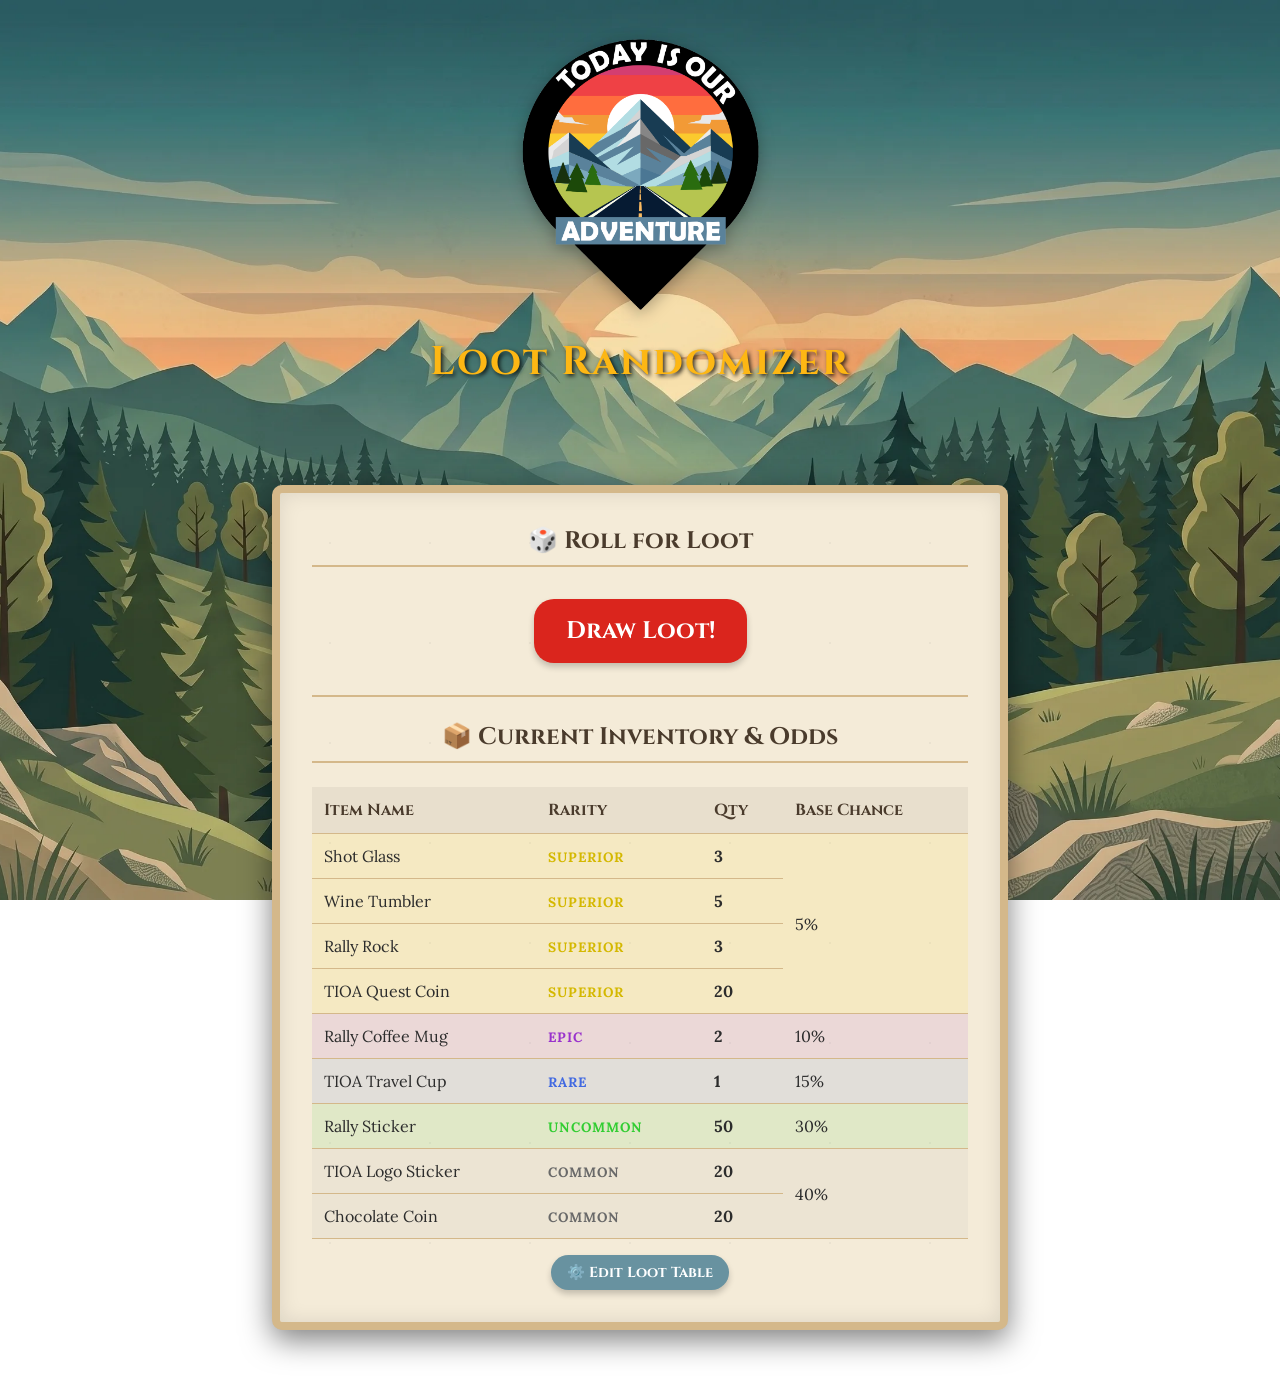
==== randomizer.html @ 654d8fa5 "feat: add loot randomizer tool with local storage management - Created `randomizer.html` as an unlis" ====
<!DOCTYPE html>
<html lang="en">
<head>
    <meta charset="UTF-8">
    <meta name="viewport" content="width=device-width, initial-scale=1.0">
    <title>Loot Randomizer - Today Is Our Adventure</title>
    <link rel="stylesheet" href="styles.css">
    <link href="https://fonts.googleapis.com/css2?family=Cinzel:wght@700&family=Lora:ital,wght@0,400;0,700;1,400&display=swap" rel="stylesheet">
    <style>
        .randomizer-container {
            max-width: 800px;
            margin: 2rem auto;
            padding: 2rem;
            position: relative;
        }

        .randomizer-content {
            background-color: var(--color-parchment);
            border: 8px solid var(--color-parchment-border);
            border-radius: 10px;
            padding: 2rem;
            box-shadow: inset 0 0 20px rgba(0,0,0,0.1), 0 10px 30px rgba(0,0,0,0.5);
            background-image: url('data:image/svg+xml;utf8,<svg xmlns="http://www.w3.org/2000/svg" width="100" height="100" opacity="0.05"><rect width="100" height="100" fill="none"/><circle cx="50" cy="50" r="1" fill="%23000"/></svg>');
        }

        .randomizer-content h2 {
            font-family: var(--font-title);
            text-align: center;
            margin-bottom: 1.5rem;
            color: #4a3b2c;
            border-bottom: 2px solid var(--color-parchment-border);
            padding-bottom: 0.5rem;
        }

        .roll-area {
            text-align: center;
            margin: 2rem 0;
        }

        .roll-btn {
            background-color: var(--color-sunset-red);
            color: #fff;
            font-size: 1.5rem;
            padding: 1rem 2rem;
        }

        .result-area {
            text-align: center;
            margin-top: 1.5rem;
            padding: 1.5rem;
            border: 2px dashed var(--color-parchment-border);
            border-radius: 8px;
            display: none;
            background-color: rgba(255, 255, 255, 0.4);
        }

        .result-area h3 {
            font-family: var(--font-title);
            font-size: 1.8rem;
            margin-bottom: 0.5rem;
        }

        .result-area p {
            font-size: 1.2rem;
            margin-bottom: 1rem;
        }

        .inventory-area, .settings-area {
            margin-top: 2rem;
            border-top: 2px solid var(--color-parchment-border);
            padding-top: 1.5rem;
        }

        table {
            width: 100%;
            border-collapse: collapse;
            margin-top: 1rem;
        }

        th, td {
            padding: 0.75rem;
            text-align: left;
            border-bottom: 1px solid var(--color-parchment-border);
        }

        th {
            font-family: var(--font-title);
            color: #4a3b2c;
            background-color: rgba(0, 0, 0, 0.05);
        }

        .controls {
            display: flex;
            gap: 1rem;
            margin-bottom: 1rem;
            flex-wrap: wrap;
        }

        .settings-area {
            display: none; /* Hidden by default */
        }

        .toggle-settings-btn {
            background-color: var(--color-bg-mid);
            color: white;
            font-size: 0.9rem;
            padding: 0.5rem 1rem;
            margin-top: 1rem;
            display: block;
            margin-left: auto;
            margin-right: auto;
        }

        .settings-form {
            display: flex;
            flex-direction: column;
            gap: 1rem;
        }

        .settings-row {
            display: flex;
            gap: 1rem;
            align-items: center;
        }

        .settings-row input[type="number"] {
            width: 80px;
        }

        .settings-row input[type="text"] {
            flex-grow: 1;
        }

        .btn-small {
            padding: 0.5rem 1rem;
            font-size: 0.9rem;
        }

        .btn-danger {
            background-color: var(--color-sunset-red);
            color: white;
        }
    </style>
</head>
<body>
    <header class="hero">
        <a href="index.html">
            <img src="assets/logo.png" alt="Today Is Our Adventure Logo" class="logo">
        </a>
        <h1 class="welcome-title">Loot Randomizer</h1>
    </header>

    <main class="randomizer-container">
        <div class="randomizer-content">
            <h2>🎲 Roll for Loot</h2>

            <div class="roll-area">
                <button id="roll-btn" class="action-btn roll-btn">Draw Loot!</button>
            </div>

            <div id="result-area" class="result-area">
                <div class="rarity-badge" id="result-rarity">Rarity</div>
                <h3 id="result-name">Item Name</h3>
                <p>Quantity remaining: <span id="result-remaining">X</span></p>

                <div class="submit-actions">
                    <button type="button" id="copy-result-btn" class="action-btn copy-btn">📋 Copy Result</button>
                    <a href="https://m.me/todayisouradventure" target="_blank" class="action-btn messenger-btn">💬 Messenger</a>
                </div>
            </div>

            <div class="inventory-area">
                <h2>📦 Current Inventory & Odds</h2>
                <div id="inventory-table-container">
                    <!-- Table will be injected here by JS -->
                </div>
            </div>

            <button id="toggle-settings-btn" class="action-btn toggle-settings-btn">⚙️ Edit Loot Table</button>

            <div id="settings-area" class="settings-area">
                <h2>⚙️ Settings & Configuration</h2>

                <h3>Rarity Percentages</h3>
                <p style="font-size: 0.9em; margin-bottom: 1rem; color: #666;">Must total 100%. Items fall back to lower tiers if empty.</p>
                <div id="percentages-form" class="settings-form">
                    <!-- Injected by JS -->
                </div>
                <button id="save-percentages-btn" class="action-btn btn-small" style="margin-top: 1rem; background-color: var(--color-sunset-yellow);">Save Percentages</button>

                <h3 style="margin-top: 2rem;">Loot Table Items</h3>
                <div id="items-form" class="settings-form">
                    <!-- Injected by JS -->
                </div>
                <div class="controls" style="margin-top: 1rem;">
                    <button id="add-item-btn" class="action-btn btn-small" style="background-color: var(--color-bg-bottom); color: white;">+ Add New Item</button>
                    <button id="save-items-btn" class="action-btn btn-small" style="background-color: var(--color-sunset-yellow);">Save Items</button>
                    <button id="reset-defaults-btn" class="action-btn btn-small btn-danger">Reset to Default</button>
                </div>
            </div>
        </div>
    </main>

    <script src="randomizer.js"></script>
</body>
</html>
---- styles.css ----
:root {
    --color-bg-top: #1a2f40; /* Dark blue from mountains */
    --color-bg-mid: #6892a0; /* Lighter blue */
    --color-bg-bottom: #94b967; /* Forest green base */

    --color-sunset-orange: #f26222;
    --color-sunset-yellow: #fdb714;
    --color-sunset-red: #da251d;
    --color-parchment: #f4ebd8;
    --color-parchment-border: #d4b88a;

    --color-text: #2c2c2c;
    --color-title: #fdb714; /* Golden */

    --font-title: 'Cinzel', serif;
    --font-body: 'Lora', serif;
}

* {
    margin: 0;
    padding: 0;
    box-sizing: border-box;
}

body {
    font-family: var(--font-body);
    background-image: url('assets/quest_background.webp');
    background-size: cover;
    background-position: center;
    background-attachment: fixed;
    background-repeat: no-repeat;
    color: var(--color-text);
    min-height: 100vh;
    overflow-x: hidden;
}

/* Header */
.hero {
    text-align: center;
    padding: 2rem 1rem;
    position: relative;
    z-index: 10;
}

.logo {
    max-width: 250px;
    width: 100%;
    height: auto;
    filter: drop-shadow(0 4px 8px rgba(0,0,0,0.3));
    margin-bottom: 1rem;
}

.welcome-title {
    font-family: var(--font-title);
    color: var(--color-title);
    font-size: 2.5rem;
    text-shadow: 2px 2px 4px rgba(0,0,0,0.8);
    letter-spacing: 2px;
}

/* Adventure Map */
.adventure-map {
    position: relative;
    width: 100%;
    height: 1000px; /* Gives scroll room for the trail */
    margin: 0 auto;
    max-width: 600px; /* Keeps it mobile-focused but works on desktop */
}

/* The SVG Trail */
.trail-svg {
    position: absolute;
    top: 0;
    left: 0;
    width: 100%;
    height: 100%;
    z-index: 1;
}

.trail-path {
    fill: none;
    stroke: var(--color-sunset-yellow);
    stroke-width: 4;
    stroke-dasharray: 10 10;
    opacity: 0.8;
}

/* Waypoints */
.waypoints {
    position: absolute;
    top: 0;
    left: 0;
    width: 100%;
    height: 100%;
    z-index: 2;
}

.waypoint {
    position: absolute;
    transform: translate(-50%, -50%);
    display: flex;
    flex-direction: column;
    align-items: center;
    cursor: pointer;
    text-decoration: none;
    transition: transform 0.3s ease;
}

.waypoint:hover {
    transform: translate(-50%, -50%) scale(1.1);
}

.icon-container {
    background: #fff;
    border: 4px solid var(--color-text);
    border-radius: 50%;
    width: 60px;
    height: 60px;
    display: flex;
    justify-content: center;
    align-items: center;
    font-size: 2rem;
    box-shadow: 0 4px 6px rgba(0,0,0,0.3);
    position: relative;
    z-index: 2;
}

.gold-marker {
    background: var(--color-sunset-yellow);
    border-color: #fff;
    color: #fff;
    font-weight: bold;
    font-size: 2.5rem;
    animation: bounce 2s infinite;
}

@keyframes bounce {
    0%, 20%, 50%, 80%, 100% {transform: translateY(0);}
    40% {transform: translateY(-15px);}
    60% {transform: translateY(-7px);}
}

.waypoint-label {
    margin-top: 0.5rem;
    background: rgba(255, 255, 255, 0.9);
    padding: 0.25rem 0.75rem;
    border-radius: 20px;
    font-family: var(--font-title);
    font-size: 0.9rem;
    font-weight: bold;
    color: var(--color-text);
    box-shadow: 0 2px 4px rgba(0,0,0,0.2);
    white-space: nowrap;
}

/* Modals */
.modal {
    display: none; /* Hidden by default */
    position: fixed;
    top: 0;
    left: 0;
    width: 100%;
    height: 100%;
    background: rgba(0, 0, 0, 0.7);
    z-index: 100;
    justify-content: center;
    align-items: center;
    padding: 1rem;
    opacity: 0;
    transition: opacity 0.3s ease;
}

.modal.active {
    display: flex;
    opacity: 1;
}

.modal-content.parchment {
    background-color: var(--color-parchment);
    border: 8px solid var(--color-parchment-border);
    border-radius: 10px;
    padding: 2rem;
    max-width: 500px;
    width: 100%;
    max-height: 90vh;
    overflow-y: auto;
    position: relative;
    box-shadow: inset 0 0 20px rgba(0,0,0,0.1), 0 10px 30px rgba(0,0,0,0.5);
    background-image: url('data:image/svg+xml;utf8,<svg xmlns="http://www.w3.org/2000/svg" width="100" height="100" opacity="0.05"><rect width="100" height="100" fill="none"/><circle cx="50" cy="50" r="1" fill="%23000"/></svg>'); /* Slight noise */
}

.close-btn {
    position: absolute;
    top: 10px;
    right: 15px;
    font-size: 2rem;
    background: none;
    border: none;
    cursor: pointer;
    color: #885522;
}

.modal-content h2 {
    font-family: var(--font-title);
    text-align: center;
    margin-bottom: 1.5rem;
    color: #4a3b2c;
    border-bottom: 2px solid var(--color-parchment-border);
    padding-bottom: 0.5rem;
}

.modal-content ul {
    margin-left: 1.5rem;
    margin-bottom: 1rem;
}

.modal-content li {
    margin-bottom: 0.75rem;
    line-height: 1.5;
}

.video-container {
    width: 100%;
    margin-bottom: 1.5rem;
    border-radius: 8px;
    overflow: hidden;
    box-shadow: 0 4px 8px rgba(0,0,0,0.2);
    background: #000;
}

.video-container video {
    width: 100%;
    display: block;
}

/* Loot Table Grid */
.loot-grid {
    display: flex;
    flex-direction: column;
    gap: 1rem;
    margin-top: 1rem;
}

.loot-item {
    background: rgba(255,255,255,0.6);
    border-left: 5px solid;
    padding: 1rem;
    border-radius: 0 8px 8px 0;
    box-shadow: 0 2px 4px rgba(0,0,0,0.05);
}

.loot-img {
    display: block;
    width: 60px;
    height: 60px;
    object-fit: cover;
    margin: 0.5rem 0;
    border-radius: 4px;
    box-shadow: 0 2px 4px rgba(0,0,0,0.2);
}

.loot-item h3 {
    margin: 0.25rem 0;
    font-family: var(--font-title);
    font-size: 1.1rem;
}

.loot-item p {
    font-size: 0.9rem;
    line-height: 1.4;
    margin-bottom: 0.5rem;
}

.loot-item small {
    display: block;
    font-style: italic;
    color: #666;
    font-size: 0.8rem;
}

.rarity {
    font-weight: bold;
    font-size: 0.85rem;
    text-transform: uppercase;
    letter-spacing: 1px;
}

/* Rarity Colors */
.legendary { border-color: #ff8c00; }
.legendary .rarity { color: #ff8c00; }

.superior { border-color: #ffd700; }
.superior .rarity { color: #d4b800; }
tr.superior td { background-color: rgba(255, 215, 0, 0.1); }

.epic { border-color: #9932cc; }
.epic .rarity { color: #9932cc; }
tr.epic td { background-color: rgba(153, 50, 204, 0.1); }

.rare { border-color: #4169e1; }
.rare .rarity { color: #4169e1; }
tr.rare td { background-color: rgba(65, 105, 225, 0.1); }

.uncommon { border-color: #32cd32; }
.uncommon .rarity { color: #32cd32; }
tr.uncommon td { background-color: rgba(50, 205, 50, 0.1); }

.common { border-color: #a9a9a9; }
.common .rarity { color: #696969; }
tr.common td { background-color: rgba(169, 169, 169, 0.1); }

.rarity-badge {
    display: inline-block;
    padding: 0.25rem 0.75rem;
    border-radius: 20px;
    font-weight: bold;
    text-transform: uppercase;
    font-size: 0.9rem;
    margin-bottom: 0.5rem;
    color: white;
}

.rarity-badge.legendary { background-color: #ff8c00; }
.rarity-badge.superior { background-color: #d4b800; }
.rarity-badge.epic { background-color: #9932cc; }
.rarity-badge.rare { background-color: #4169e1; }
.rarity-badge.uncommon { background-color: #32cd32; }
.rarity-badge.common { background-color: #696969; }

/* Form Styles */
.quest-form {
    display: flex;
    flex-direction: column;
    gap: 1.5rem;
    margin-top: 1rem;
}

.form-group {
    display: flex;
    flex-direction: column;
    gap: 0.5rem;
}

.form-group label {
    font-weight: bold;
    color: #4a3b2c;
}

.form-group input {
    padding: 0.75rem;
    border: 2px solid var(--color-parchment-border);
    border-radius: 4px;
    background: #fff;
    font-family: var(--font-body);
    font-size: 1rem;
}

.submit-instructions {
    margin-bottom: 1.5rem;
    line-height: 1.5;
    text-align: center;
}

.submit-actions {
    display: flex;
    gap: 1rem;
    justify-content: center;
    margin-top: 1rem;
}

.action-btn {
    padding: 0.75rem 1.5rem;
    border: none;
    border-radius: 20px;
    font-family: var(--font-title);
    font-weight: bold;
    font-size: 1rem;
    cursor: pointer;
    text-decoration: none;
    text-align: center;
    transition: transform 0.2s, box-shadow 0.2s, background-color 0.2s, color 0.2s;
    box-shadow: 0 4px 6px rgba(0,0,0,0.2);
}

.action-btn:hover {
    transform: translateY(-2px);
    box-shadow: 0 6px 8px rgba(0,0,0,0.3);
}

.copy-btn {
    background-color: #fff;
    color: var(--color-text);
    border: 2px solid var(--color-text);
}

.messenger-btn {
    background-color: #0084ff; /* Messenger blue */
    color: #fff;
}

/* Responsive adjustments */
@media (max-width: 400px) {
    .welcome-title {
        font-size: 2rem;
    }

    .waypoint-label {
        font-size: 0.8rem;
    }
}
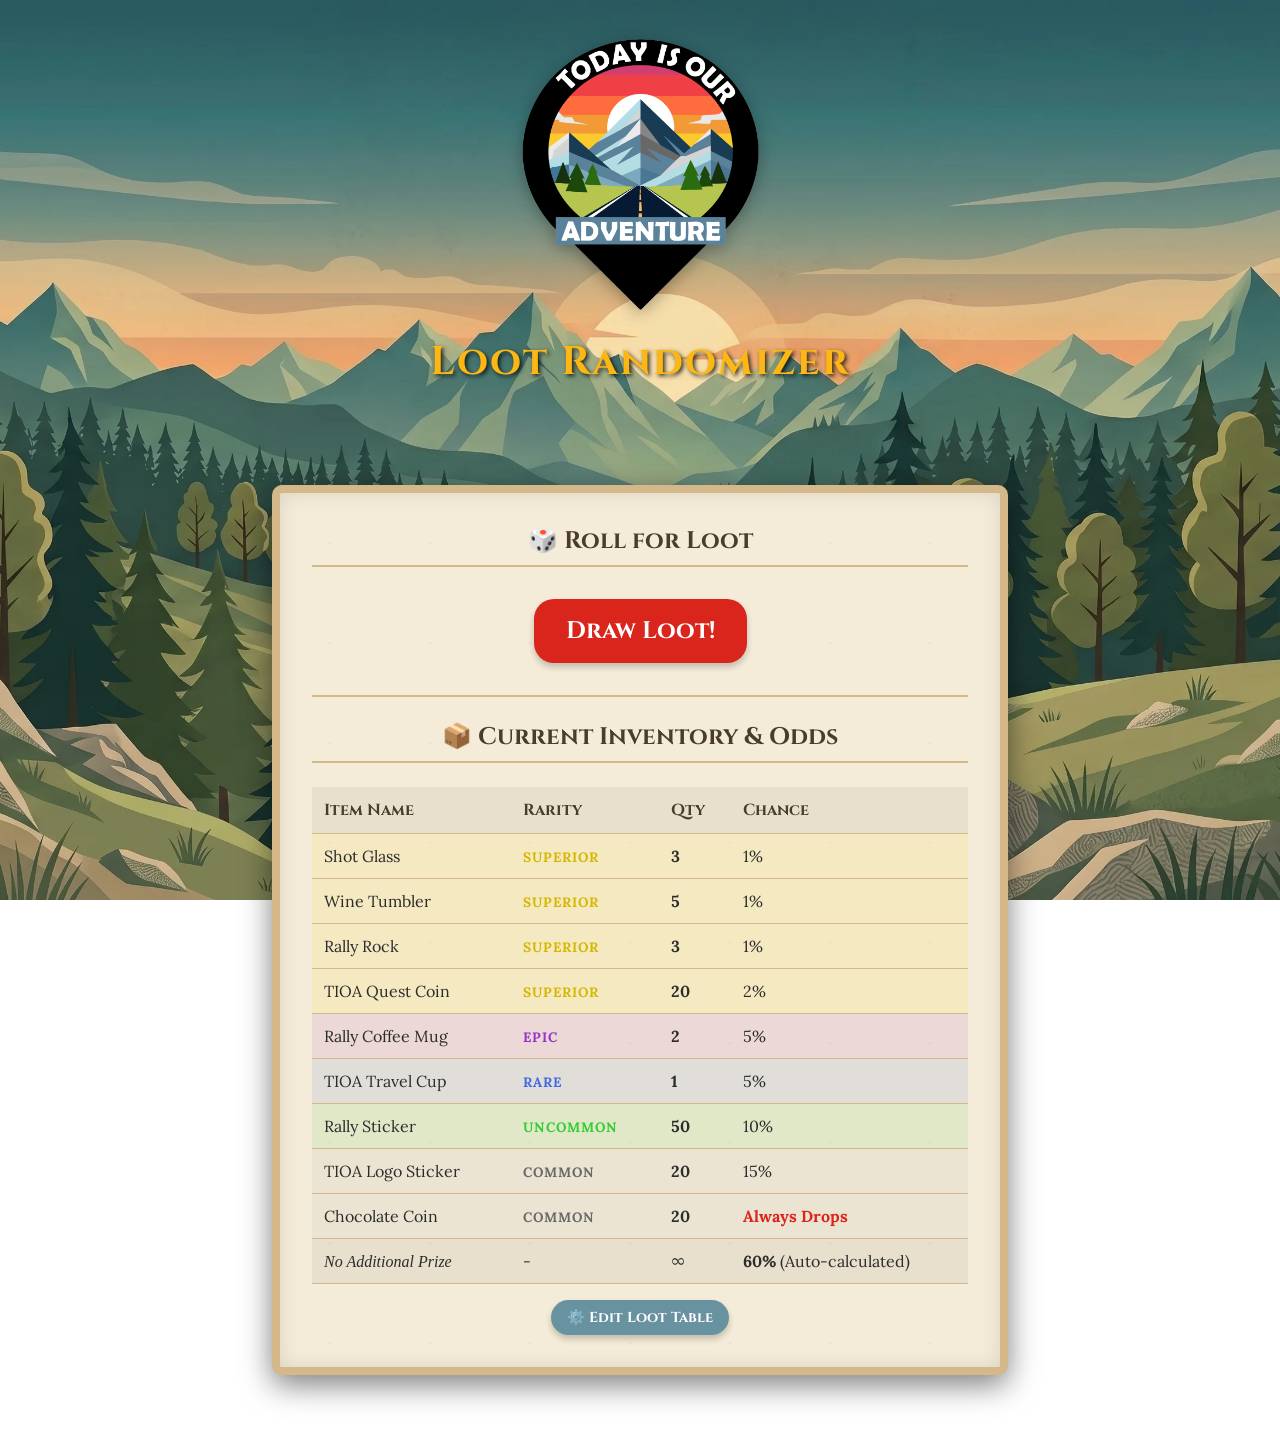
==== commit 497972ff: "feat: implement item-specific percentages and always drop items - Replaced category rarity percentag" ====
--- a/randomizer.html
+++ b/randomizer.html
@@ -4,6 +4,7 @@
     <meta charset="UTF-8">
     <meta name="viewport" content="width=device-width, initial-scale=1.0">
     <title>Loot Randomizer - Today Is Our Adventure</title>
+    <link rel="icon" type="image/png" href="assets/favicon.png">
     <link rel="stylesheet" href="styles.css">
     <link href="https://fonts.googleapis.com/css2?family=Cinzel:wght@700&family=Lora:ital,wght@0,400;0,700;1,400&display=swap" rel="stylesheet">
     <style>
@@ -161,9 +162,16 @@
             <div id="result-area" class="result-area">
                 <div class="rarity-badge" id="result-rarity">Rarity</div>
                 <h3 id="result-name">Item Name</h3>
-                <p>Quantity remaining: <span id="result-remaining">X</span></p>
-
-                <div class="submit-actions">
+                <p id="result-remaining-container">Quantity remaining: <span id="result-remaining">X</span></p>
+
+                <div id="result-always-dropped-area" style="display:none; margin-top: 1rem; border-top: 1px solid rgba(0,0,0,0.1); padding-top: 1rem;">
+                    <p style="font-size: 0.9em; font-weight: bold; color: #4a3b2c; margin-bottom: 0.5rem;">Also Received:</p>
+                    <ul id="result-always-dropped-list" style="list-style-type: none; padding: 0; margin: 0; font-size: 0.9em;">
+                        <!-- Injected by JS -->
+                    </ul>
+                </div>
+
+                <div class="submit-actions" style="margin-top: 1.5rem;">
                     <button type="button" id="copy-result-btn" class="action-btn copy-btn">📋 Copy Result</button>
                     <a href="https://m.me/todayisouradventure" target="_blank" class="action-btn messenger-btn">💬 Messenger</a>
                 </div>
@@ -181,14 +189,12 @@
             <div id="settings-area" class="settings-area">
                 <h2>⚙️ Settings & Configuration</h2>
 
-                <h3>Rarity Percentages</h3>
-                <p style="font-size: 0.9em; margin-bottom: 1rem; color: #666;">Must total 100%. Items fall back to lower tiers if empty.</p>
-                <div id="percentages-form" class="settings-form">
-                    <!-- Injected by JS -->
-                </div>
-                <button id="save-percentages-btn" class="action-btn btn-small" style="margin-top: 1rem; background-color: var(--color-sunset-yellow);">Save Percentages</button>
-
-                <h3 style="margin-top: 2rem;">Loot Table Items</h3>
+                <h3>Loot Table Items</h3>
+                <p style="font-size: 0.9em; margin-bottom: 1rem; color: #666;">
+                    Assign a percentage chance to each item. The total chance of available items will automatically leave a remaining percentage for a "No Prize" outcome. Check "Always Drop" to guarantee an item drops alongside the main prize (its chance will be ignored).
+                </p>
+                <p style="font-weight: bold; margin-bottom: 1rem;" id="no-prize-calc-summary">Current "No Prize" Chance: Calculating...</p>
+
                 <div id="items-form" class="settings-form">
                     <!-- Injected by JS -->
                 </div>
--- a/styles.css
+++ b/styles.css
@@ -257,6 +257,17 @@
     margin: 0.5rem 0;
     border-radius: 4px;
     box-shadow: 0 2px 4px rgba(0,0,0,0.2);
+    cursor: pointer;
+    transition: transform 0.2s ease;
+}
+
+.loot-img:hover {
+    transform: scale(1.1);
+}
+
+.loot-img:not([data-tier]) {
+    cursor: default;
+    transform: none;
 }
 
 .loot-item h3 {
@@ -398,7 +409,82 @@
     color: #fff;
 }
 
+/* Lightbox Styles */
+.lightbox-modal {
+    background: rgba(0, 0, 0, 0.9);
+}
+
+.lightbox-content {
+    position: relative;
+    max-width: 90vw;
+    max-height: 90vh;
+    display: flex;
+    justify-content: center;
+    align-items: center;
+}
+
+#lightbox-img {
+    max-width: 100%;
+    max-height: 90vh;
+    border-radius: 8px;
+    box-shadow: 0 4px 15px rgba(0,0,0,0.5);
+    object-fit: contain;
+}
+
+.lightbox-close {
+    top: -40px;
+    right: -40px;
+    color: #fff;
+    font-size: 3rem;
+}
+
+.lightbox-nav {
+    position: absolute;
+    top: 50%;
+    transform: translateY(-50%);
+    background: rgba(0, 0, 0, 0.5);
+    color: #fff;
+    border: none;
+    font-size: 2.5rem;
+    padding: 1rem;
+    cursor: pointer;
+    border-radius: 50%;
+    transition: background 0.3s ease;
+    z-index: 110;
+}
+
+.lightbox-nav:hover {
+    background: rgba(0, 0, 0, 0.8);
+}
+
+.prev-btn {
+    left: -60px;
+}
+
+.next-btn {
+    right: -60px;
+}
+
+.lightbox-nav:disabled {
+    display: none;
+}
+
 /* Responsive adjustments */
+@media (max-width: 768px) {
+    .lightbox-close {
+        top: -40px;
+        right: 0;
+    }
+
+    .prev-btn {
+        left: 10px;
+    }
+
+    .next-btn {
+        right: 10px;
+    }
+}
+
 @media (max-width: 400px) {
     .welcome-title {
         font-size: 2rem;
